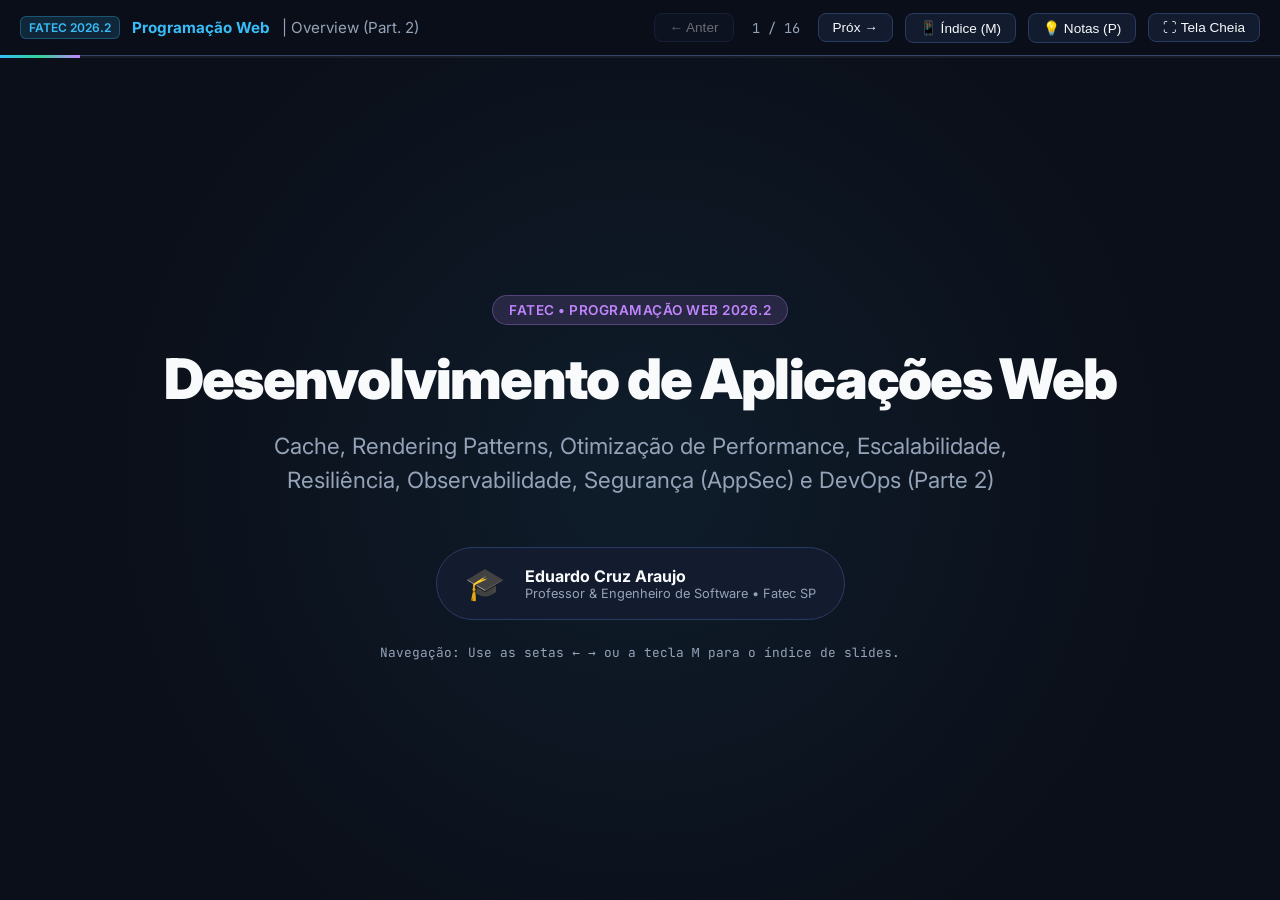
==== 02-pw-desenvolvimento-de-aplicacoes-web-overview-part-2/src/demo/index.html @ 103f816c "feat: adiciona aplicacoes de demonstracao (src/demo) e atualiza README" ====
<!DOCTYPE html>
<html lang="pt-BR">
<head>
  <meta charset="UTF-8">
  <meta name="viewport" content="width=device-width, initial-scale=1.0">
  <title>Programação Web - Overview (Part. 2) | Fatec</title>
  <link rel="preconnect" href="https://fonts.googleapis.com">
  <link rel="preconnect" href="https://fonts.gstatic.com" crossorigin>
  <link href="https://fonts.googleapis.com/css2?family=Fira+Code:wght@400;600&family=Inter:wght@400;500;600;700;800;900&family=JetBrains+Mono:wght@400;600;700&display=swap" rel="stylesheet">
  <link rel="stylesheet" href="styles.css">
</head>
<body>

  <!-- Top Application Navigation Bar -->
  <header class="app-header">
    <div class="brand">
      <span class="brand-badge">FATEC 2026.2</span>
      <span>Programação Web</span>
      <span style="color: var(--text-muted); font-weight: 400;">| Overview (Part. 2)</span>
    </div>
    
    <div class="header-controls">
      <button class="btn-nav" id="btn-prev" title="Slide Anterior (Seta Esquerda)">← Anter</button>
      <span class="slide-counter" id="slide-counter">1 / 16</span>
      <button class="btn-nav" id="btn-next" title="Próximo Slide (Seta Direita / Espaço)">Próx →</button>
      <button class="btn-nav" id="btn-overview" title="Menu de Navegação (Teclas M)">📱 Índice (M)</button>
      <button class="btn-nav" id="btn-notes" title="Notas do Apresentador (Tecla P)">💡 Notas (P)</button>
      <button class="btn-nav" id="btn-fullscreen" title="Modo Tela Cheia (Tecla F)">⛶ Tela Cheia</button>
    </div>
  </header>

  <!-- Top Progress Bar -->
  <div class="progress-bar-container">
    <div class="progress-bar" id="progress-bar"></div>
  </div>

  <!-- Slides Viewport -->
  <main class="slides-viewport">

    <!-- SLIDE 1: CAPA -->
    <section class="slide slide-cover active">
      <span class="cover-badge">FATEC • PROGRAMAÇÃO WEB 2026.2</span>
      <h1 class="cover-title">Desenvolvimento de Aplicações Web</h1>
      <p class="cover-subtitle">Cache, Rendering Patterns, Otimização de Performance, Escalabilidade, Resiliência, Observabilidade, Segurança (AppSec) e DevOps (Parte 2)</p>
      
      <div class="author-box">
        <div style="font-size: 2rem;">🎓</div>
        <div class="author-info">
          <div class="author-name">Eduardo Cruz Araujo</div>
          <div class="author-meta">Professor & Engenheiro de Software • Fatec SP</div>
        </div>
      </div>

      <div style="margin-top: 24px; font-size: 0.8rem; color: var(--text-muted); font-family: var(--font-mono);">
        Navegação: Use as setas <kbd>←</kbd> <kbd>→</kbd> ou a tecla <kbd>M</kbd> para o índice de slides.
      </div>
    </section>

    <!-- SLIDE 2: CACHE PATTERNS -->
    <section class="slide">
      <div class="slide-header">
        <span class="slide-tag">01. Camadas de Alta Velocidade</span>
        <h2 class="slide-title">Estratégias de Cache (Caching Patterns)</h2>
        <p class="slide-subtitle">Como otimizar a velocidade de acesso e reduzir a carga no banco de dados principal.</p>
      </div>

      <div class="cache-pattern-grid">
        <div class="card">
          <div class="card-title">⚡ Padrões de Acesso</div>
          <div class="card-body">
            <ul class="bullet-list">
              <li><strong>Cache-Aside (Lazy Loading):</strong> A aplicação verifica o cache. Se der <em>Cache Miss</em>, busca no DB e popula o cache. <span style="color: var(--accent-emerald); font-size: 0.8rem;">(Ideal para leitura pesada)</span>.</li>
              <li><strong>Write-Through:</strong> A escrita salva simultaneamente no Cache e no DB. <span style="color: var(--accent-cyan); font-size: 0.8rem;">(Garante consistência)</span>.</li>
              <li><strong>Write-Back (Write-Behind):</strong> Escreve no cache e retorna rápido. O banco é atualizado assincronamente em background. <span style="color: var(--accent-amber); font-size: 0.8rem;">(Altíssima performance de escrita)</span>.</li>
            </ul>
          </div>
        </div>

        <div class="cache-flow-display">
          <div class="widget-toolbar" style="padding: 6px 10px;">
            <span class="toolbar-title" style="font-size: 0.8rem;">🧪 SIMULADOR DE CACHE</span>
            <div style="display: flex; gap: 6px;">
              <button class="btn-nav" id="btn-cache-read" style="font-size: 0.75rem;">📖 Ler Dado (GET)</button>
              <button class="btn-nav" id="btn-cache-clear" style="font-size: 0.75rem;">🗑️ Limpar Cache</button>
            </div>
          </div>

          <div style="display: flex; align-items: center; justify-content: space-around; background: #080c14; padding: 12px; border-radius: 8px; font-family: var(--font-mono); font-size: 0.8rem;">
            <div style="text-align: center;">
              <div style="color: var(--accent-cyan); font-weight: 700;">Navegador</div>
              <div style="font-size: 0.7rem; color: #888;">Cliente</div>
            </div>
            <div>➔</div>
            <div style="text-align: center; border: 1px solid var(--border-color); padding: 8px 12px; border-radius: 6px; background: #1e293b;" id="cache-node-box">
              <div style="color: var(--accent-purple); font-weight: 700;">Redis Cache</div>
              <div style="font-size: 0.7rem; color: #aaa;" id="cache-status-label">STATUS: VAZIO (MISS)</div>
            </div>
            <div>➔</div>
            <div style="text-align: center; border: 1px solid var(--border-color); padding: 8px 12px; border-radius: 6px; background: #1e293b;">
              <div style="color: var(--accent-emerald); font-weight: 700;">PostgreSQL</div>
              <div style="font-size: 0.7rem; color: #aaa;">Database</div>
            </div>
          </div>

          <div style="font-size: 0.8rem; color: var(--text-muted); line-height: 1.5;" id="cache-explain-text">
            Clique em <strong>"Ler Dado"</strong> para observar o comportamento do primeiro acesso (Cache Miss) seguido dos acessos subsequentes (Cache Hit).
          </div>
        </div>
      </div>
    </section>

    <!-- SLIDE 3: RENDERING PATTERNS -->
    <section class="slide">
      <div class="slide-header">
        <span class="slide-tag">02. Arquitetura de Renderização</span>
        <h2 class="slide-title">Geração de Conteúdo (Rendering Patterns)</h2>
        <p class="slide-subtitle">SSR vs CSR vs SSG vs ISR: O tradeoff entre performance inicial, SEO e carga no servidor.</p>
      </div>

      <div class="interactive-widget">
        <div class="widget-toolbar">
          <div class="toolbar-title">
            <span>⏱️ COMPARADOR WATERFALL DE RENDERIZAÇÃO</span>
          </div>
          <div class="toolbar-controls" id="rendering-tabs-bar">
            <button class="btn-nav active" data-render="ssr">SSR (Server-Side)</button>
            <button class="btn-nav" data-render="csr">CSR (Client-Side SPA)</button>
            <button class="btn-nav" data-render="ssg">SSG (Static Generation)</button>
            <button class="btn-nav" data-render="isr">ISR (Incremental Static)</button>
          </div>
        </div>

        <div class="rendering-waterfall">
          <h4 style="color: var(--accent-cyan); font-size: 0.95rem; margin-bottom: 6px;" id="render-pattern-title">Server-Side Rendering (SSR)</h4>
          <p style="font-size: 0.85rem; color: var(--text-muted); line-height: 1.5; margin-bottom: 12px;" id="render-pattern-desc">
            O servidor processa a requisição, busca dados no banco e envia o HTML 100% pronto. <strong>Prós:</strong> Excelente SEO e visualização rápida (FCP). <strong>Contras:</strong> Maior tempo até o primeiro byte (TTFB).
          </p>

          <div class="waterfall-bar-container">
            <div class="waterfall-row">
              <span class="waterfall-label">TTFB</span>
              <div class="waterfall-track">
                <div class="waterfall-segment" style="width: 45%; background: var(--accent-amber);" id="wf-ttfb">450ms (Server Build)</div>
              </div>
            </div>
            <div class="waterfall-row">
              <span class="waterfall-label">FCP (Paint)</span>
              <div class="waterfall-track">
                <div class="waterfall-segment" style="width: 55%; background: var(--accent-emerald);" id="wf-fcp">550ms (HTML Pronto)</div>
              </div>
            </div>
            <div class="waterfall-row">
              <span class="waterfall-label">Hydration</span>
              <div class="waterfall-track">
                <div class="waterfall-segment" style="width: 75%; background: var(--accent-purple);" id="wf-hydr">750ms (JS Interativo)</div>
              </div>
            </div>
          </div>
        </div>
      </div>
    </section>

    <!-- SLIDE 4: OTIMIZAÇÃO BACKEND & REDE -->
    <section class="slide">
      <div class="slide-header">
        <span class="slide-tag">03. Otimização de Performance</span>
        <h2 class="slide-title">Otimização de Backend, Protocolos & Rede</h2>
        <p class="slide-subtitle">Como HTTP/2, HTTP/3 (QUIC), CDNs e compressão Brotli aceleram a entrega de dados.</p>
      </div>

      <div class="grid-3">
        <div class="card">
          <div class="card-title">⚡ HTTP/2 & HTTP/3 (QUIC)</div>
          <div class="card-body">
            <ul class="bullet-list">
              <li><strong>HTTP/2:</strong> Multiplexação de requisições na mesma conexão TCP.</li>
              <li><strong>HTTP/3 (QUIC):</strong> Opera sobre UDP, eliminando o bloqueio de cabeça de fila (<em>Head-of-Line Blocking</em>).</li>
            </ul>
          </div>
        </div>

        <div class="card" style="border-color: rgba(56, 189, 248, 0.4);">
          <div class="card-title" style="color: var(--accent-cyan);">🌍 CDN (Edge Caching)</div>
          <div class="card-body">
            <p>Servidores distribuídos geograficamente (Edges) que entregam ativos estáticos (HTML, imagens, JS) com latência de milissegundos.</p>
          </div>
        </div>

        <div class="card" style="border-color: rgba(52, 211, 153, 0.4);">
          <div class="card-title" style="color: var(--accent-emerald);">📦 Compressão Brotli</div>
          <div class="card-body">
            <p>Algoritmo de compressão superior ao Gzip, reduzindo em até 20% adicional o tamanho dos payloads de texto (HTML, CSS, JS).</p>
          </div>
        </div>
      </div>
    </section>

    <!-- SLIDE 5: OTIMIZAÇÃO FRONTEND -->
    <section class="slide">
      <div class="slide-header">
        <span class="slide-tag">04. Frontend Performance</span>
        <h2 class="slide-title">Otimização Frontend & Critical Rendering Path</h2>
        <p class="slide-subtitle">Técnicas de minificação de ativos e otimização da navegação no cliente.</p>
      </div>

      <div class="grid-2">
        <div class="card">
          <div class="card-title">✂️ Code Splitting & Tree Shaking</div>
          <div class="card-body">
            <ul class="bullet-list">
              <li><strong>Code Splitting:</strong> Divisão do bundle JavaScript em chunks menores, carregando apenas o código da rota atual.</li>
              <li><strong>Tree Shaking:</strong> Remoção de funções e bibliotecas não utilizadas (código morto) durante a etapa de build.</li>
            </ul>
          </div>
        </div>

        <div class="card" style="border-color: rgba(192, 132, 252, 0.4);">
          <div class="card-title" style="color: var(--accent-purple);">🖼️ Resource Hints & Imagens Modernas</div>
          <div class="card-body">
            <ul class="bullet-list">
              <li><strong>Formatos Modernos:</strong> WebP e AVIF com <code>srcset</code> e <code>loading="lazy"</code>.</li>
              <li><strong>Resource Hints:</strong> <code>rel="preload"</code>, <code>rel="prefetch"</code> e <code>rel="preconnect"</code> para antecipar conexões DNS/TLS.</li>
            </ul>
          </div>
        </div>
      </div>
    </section>

    <!-- SLIDE 6: DEDICADO 1 - ESCALABILIDADE DE INFRAESTRUTURA (SCALE UP VS SCALE OUT) -->
    <section class="slide">
      <div class="slide-header">
        <span class="slide-tag">05. Alta Disponibilidade (Part. 1)</span>
        <h2 class="slide-title">Escalabilidade da Infraestrutura: Scale Up vs. Scale Out</h2>
        <p class="slide-subtitle">O confronto arquitetural entre aumentar o hardware de um servidor ou distribuir a carga em cluster.</p>
      </div>

      <div class="grid-2">
        <!-- Scale Up Card -->
        <div class="card" style="border-color: rgba(251, 191, 36, 0.4);">
          <div class="card-title" style="color: var(--accent-amber);">⬆️ Scale Up (Escalabilidade Vertical)</div>
          <div class="card-body">
            <p><strong>Conceito:</strong> Adicionar mais recursos físicos (CPU, RAM, SSDs) a um único servidor existente.</p>
            <ul class="bullet-list" style="margin-top: 10px;">
              <li><strong>Vantagens:</strong> Nenhuma mudança de código ou arquitetura necessária. Latência zero de rede interna.</li>
              <li><strong>Desvantagens:</strong> Teto físico de hardware rápido; Custo exponencialmente alto; Ponto Único de Falha (SPOF); Requer tempo de inatividade (Downtime) para upgrades.</li>
            </ul>
          </div>
        </div>

        <!-- Scale Out Card -->
        <div class="card" style="border-color: rgba(52, 211, 153, 0.4);">
          <div class="card-title" style="color: var(--accent-emerald);">➡️ Scale Out (Escalabilidade Horizontal)</div>
          <div class="card-body">
            <p><strong>Conceito:</strong> Adicionar mais servidores idênticos (réplicas em cluster) para trabalhar em paralelo.</p>
            <ul class="bullet-list" style="margin-top: 10px;">
              <li><strong>Vantagens:</strong> Escalabilidade teoricamente infinita; Alta resiliência (se 1 máquina cai, as outras assumem); Custo linear por réplica.</li>
              <li><strong>Exigências:</strong> Requer obrigatoriamente <strong>Arquitetura Stateless</strong> e um <strong>Load Balancer</strong> na frente.</li>
            </ul>
          </div>
        </div>
      </div>
    </section>

    <!-- SLIDE 7: DEDICADO 2 - LOAD BALANCING (L4 VS L7) & AUTO SCALING -->
    <section class="slide">
      <div class="slide-header">
        <span class="slide-tag">05. Alta Disponibilidade (Part. 2)</span>
        <h2 class="slide-title">Load Balancing (L4 vs. L7) & Auto Scaling</h2>
        <p class="slide-subtitle">Como os balanceadores de carga distribuem tráfego e como a nuvem escala réplicas dinamicamente.</p>
      </div>

      <div class="grid-3">
        <!-- Load Balancer L4 Card -->
        <div class="card">
          <div class="card-title">⚡ Load Balancer Layer 4 (Transporte)</div>
          <div class="card-body">
            <p><strong>Como funciona:</strong> Roteia pacotes baseado estritamente em IP e Porta TCP/UDP.</p>
            <p style="margin-top: 6px; font-size: 0.8rem; color: var(--text-muted);">Não abre o pacote HTTP. Oferece velocidade extrema de milhões de requisições por segundo. <em>(Ex: AWS NLB, HAProxy TCP Mode)</em>.</p>
          </div>
        </div>

        <!-- Load Balancer L7 Card -->
        <div class="card" style="border-color: rgba(56, 189, 248, 0.4);">
          <div class="card-title" style="color: var(--accent-cyan);">🧠 Load Balancer Layer 7 (Aplicação)</div>
          <div class="card-body">
            <p><strong>Como funciona:</strong> Roteia com base no conteúdo HTTP/HTTPS (URL Path, Headers, Cookies).</p>
            <p style="margin-top: 6px; font-size: 0.8rem; color: var(--text-muted);">Permite SSL Termination, roteamento de microsserviços (<code>/api/v1/checkout</code>) e Sticky Sessions. <em>(Ex: NGINX, AWS ALB)</em>.</p>
          </div>
        </div>

        <!-- Auto Scaling Card -->
        <div class="card" style="border-color: rgba(192, 132, 252, 0.4);">
          <div class="card-title" style="color: var(--accent-purple);">📈 Auto Scaling (Reativo vs Preditivo)</div>
          <div class="card-body">
            <p><strong>Reativo:</strong> Adiciona servidores quando CPU > 70% por 3 min.</p>
            <p style="margin-top: 6px;"><strong>Preditivo:</strong> Usa aprendizado de máquina e dados históricos para escalar servidores *antes* que o pico aconteça (ex: às 17h para o rush).</p>
          </div>
        </div>
      </div>
    </section>

    <!-- SLIDE 8: RESILIÊNCIA DEDICADA 1 - CIRCUIT BREAKER & EXPONENTIAL BACKOFF -->
    <section class="slide">
      <div class="slide-header">
        <span class="slide-tag">06. Engenharia de Resiliência (Part. 1)</span>
        <h2 class="slide-title">Circuit Breakers & Exponential Backoff</h2>
        <p class="slide-subtitle">Protegendo o sistema contra cascatas de falhas de rede e sobrecargas de re-tentativas.</p>
      </div>

      <div class="grid-2">
        <!-- Interactive Circuit Breaker Widget -->
        <div class="interactive-widget" style="margin-top: 0;">
          <div class="widget-toolbar">
            <div class="toolbar-title" style="font-size: 0.85rem;">
              <span>🔌 MÁQUINA DE ESTADOS DO CIRCUIT BREAKER</span>
            </div>
            <div class="toolbar-controls">
              <button class="btn-nav" id="btn-cb-trigger" style="font-size: 0.75rem; border-color: var(--accent-rose); color: var(--accent-rose);">💥 Simular Erros</button>
              <button class="btn-nav" id="btn-cb-reset" style="font-size: 0.75rem;">↺ Reset</button>
            </div>
          </div>

          <div class="cb-state-machine">
            <div class="cb-state-node active-closed" id="cb-node-closed">
              <strong style="color: var(--accent-emerald); font-size: 0.85rem;">CLOSED</strong>
              <span style="font-size: 0.65rem; color: #aaa;">Fluxo Normal</span>
            </div>
            <div style="font-size: 1rem; color: #888;">➔</div>
            <div class="cb-state-node" id="cb-node-open">
              <strong style="color: var(--accent-rose); font-size: 0.85rem;">OPEN</strong>
              <span style="font-size: 0.65rem; color: #aaa;">Bloqueio Fast</span>
            </div>
            <div style="font-size: 1rem; color: #888;">➔</div>
            <div class="cb-state-node" id="cb-node-half">
              <strong style="color: var(--accent-amber); font-size: 0.85rem;">HALF-OPEN</strong>
              <span style="font-size: 0.65rem; color: #aaa;">Teste Sonda</span>
            </div>
          </div>

          <div style="background: rgba(0,0,0,0.3); padding: 10px; border-radius: 6px; font-size: 0.8rem; color: var(--text-muted);" id="cb-status-text">
            O disjuntor está <strong>FECHADO (Normal)</strong>. Requisições passam diretamente.
          </div>
        </div>

        <!-- Exponential Backoff Deep Dive Card -->
        <div class="card">
          <div class="card-title" style="color: var(--accent-amber);">⏳ Retry com Exponential Backoff (+ Jitter)</div>
          <div class="card-body">
            <p><strong>O Problema:</strong> Quando um serviço falha temporariamente, re-tentar em intervalos fixos (ex: a cada 1s) cria o efeito <em>Thundering Herd</em> (manada atordoada), derrubando o servidor novamente.</p>
            <p style="margin-top: 10px;"><strong>A Solução:</strong> Dobrar o tempo de espera a cada tentativa mais um ruído aleatório (Jitter):</p>
            <div class="code-snippet" style="font-size: 0.8rem; margin-top: 8px;">Tentativa 1: Espera 1,0s
Tentativa 2: Espera 2,0s + Jitter (142ms)
Tentativa 3: Espera 4,0s + Jitter (85ms)
Tentativa 4: Espera 8,0s + Jitter (310ms)</div>
          </div>
        </div>
      </div>
    </section>

    <!-- SLIDE 9: RESILIÊNCIA DEDICADA 2 - BULKHEADS & DEGRADAÇÃO GRACIOSA -->
    <section class="slide">
      <div class="slide-header">
        <span class="slide-tag">06. Engenharia de Resiliência (Part. 2)</span>
        <h2 class="slide-title">Bulkheads & Degradação Graciosa (Fallback)</h2>
        <p class="slide-subtitle">Isolando falhas de componentes para garantir que serviços críticos continuem operantes.</p>
      </div>

      <div class="grid-2">
        <div class="card" style="border-color: rgba(56, 189, 248, 0.4);">
          <div class="card-title" style="color: var(--accent-cyan);">🚢 Bulkhead (Isolamento de Recursos)</div>
          <div class="card-body">
            <p style="margin-bottom: 10px;"><strong>Origem do Nome:</strong> Inspirado nas anteparas estanques de um navio: se um compartimento alaga, os outros mantêm a embarcação flutuando.</p>
            <div style="background: rgba(0,0,0,0.3); border-left: 3px solid var(--accent-cyan); padding: 12px; border-radius: 6px; margin-top: 10px;">
              <strong>Aplicação na Web:</strong> Separa pools de threads e conexões. Se a funcionalidade de <em>Upload de Imagens</em> sobrecarregar, a funcionalidade vital de <em>Login e Checkout</em> continua 100% ativa com seu próprio pool isolado.
            </div>
          </div>
        </div>

        <div class="card" style="border-color: rgba(52, 211, 153, 0.4);">
          <div class="card-title" style="color: var(--accent-emerald);">🛡️ Degradação Graciosa (Graceful Degradation)</div>
          <div class="card-body">
            <p style="margin-bottom: 10px;"><strong>Conceito:</strong> Capacidade de responder em modo reduzido/simplificado (Fallback) em vez de lançar um erro <code>HTTP 500</code> ao cliente.</p>
            <div style="background: rgba(0,0,0,0.3); border-left: 3px solid var(--accent-emerald); padding: 12px; border-radius: 6px; margin-top: 10px;">
              <strong>Exemplo de E-commerce:</strong> Se o microserviço de <em>"Recomendações via IA"</em> cair, o sistema exibe silenciosamente uma lista estática de <em>"Mais Populares"</em> salvos em cache, mantendo a venda.
            </div>
          </div>
        </div>
      </div>
    </section>

    <!-- SLIDE 10: OS 3 PILARES DA OBSERVABILIDADE -->
    <section class="slide">
      <div class="slide-header">
        <span class="slide-tag">07. Telemetria & Operações</span>
        <h2 class="slide-title">Os 3 Pilares da Observabilidade</h2>
        <p class="slide-subtitle">Logs, Métricas e Tracing Distribuído: Saindo do "está funcionando?" para o "por que está lento?".</p>
      </div>

      <div class="grid-2">
        <div class="card">
          <div class="card-title">🔍 Os 3 Pilares</div>
          <div class="card-body">
            <ul class="bullet-list" style="gap: 16px;">
              <li><strong>1. Logs (Eventos Estruturados):</strong> Registro textual de eventos específicos <em>("Erro de NullPointer na linha 42")</em>. Ferramentas: ELK Stack (Elasticsearch, Logstash, Kibana), Splunk.</li>
              <li><strong>2. Métricas (Séries Temporais):</strong> Valores numéricos agregados no tempo para análise de tendências <em>("Uso de CPU está em 90%")</em>. Ferramentas: Prometheus, Grafana, Datadog.</li>
              <li><strong>3. Tracing Distribuído (Fluxo da Requisição):</strong> Mapeia o caminho exato e o tempo gasto por uma única requisição através de dezenas de microsserviços. Ferramentas: Jaeger, Zipkin, OpenTelemetry.</li>
            </ul>
          </div>
        </div>

        <!-- Tracing Flamegraph Demo Card -->
        <div class="card" style="border-color: rgba(192, 132, 252, 0.4);">
          <div class="card-title" style="color: var(--accent-purple);">🔥 Distributed Tracing (Jaeger / OpenTelemetry)</div>
          <div class="card-body">
            <p style="font-size: 0.85rem; margin-bottom: 10px;">Visualização em formato <em>Flamegraph</em> do tempo de resposta de uma requisição navegando pela arquitetura:</p>
            <div class="trace-flamegraph">
              <div class="trace-span" style="width: 100%; background: var(--accent-cyan);">API Gateway (Total: 250ms)</div>
              <div class="trace-span" style="width: 80%; margin-left: 20%; background: var(--accent-emerald);">Auth Service (45ms)</div>
              <div class="trace-span" style="width: 60%; margin-left: 40%; background: var(--accent-rose);">Order Service -> DB Query (180ms - GARGALO)</div>
            </div>
          </div>
        </div>
      </div>
    </section>

    <!-- SLIDE 11: OS 4 GOLDEN SIGNALS & SLA/SLO/SLI (DEDICADO) -->
    <section class="slide">
      <div class="slide-header">
        <span class="slide-tag">08. Engenharia de Confiabilidade (SRE)</span>
        <h2 class="slide-title">Google SRE: Os 4 Golden Signals & SLA/SLO/SLI</h2>
        <p class="slide-subtitle">O conjunto essencial de métricas da equipe de SRE do Google e o gerenciamento do Error Budget.</p>
      </div>

      <!-- Golden Signals Interactive Dashboard Grid -->
      <div class="golden-signals-grid">
        <div class="signal-card" style="border-color: rgba(56, 189, 248, 0.4);">
          <div class="signal-header">
            <span class="signal-title">⏱️ Latência (P50/P99)</span>
            <span style="background: rgba(56, 189, 248, 0.15); color: var(--accent-cyan); font-size: 0.65rem; padding: 2px 6px; border-radius: 4px; font-weight: 700;">GOOD</span>
          </div>
          <div class="signal-metric">42ms <span style="font-size: 0.75rem; color: #888;">(P99: 180ms)</span></div>
          <p class="signal-subtext">Separa a latência de respostas 200 OK da latência de erros 500 rápidos.</p>
        </div>

        <div class="signal-card" style="border-color: rgba(52, 211, 153, 0.4);">
          <div class="signal-header">
            <span class="signal-title" style="color: var(--accent-emerald);">🚦 Tráfego (RPS)</span>
            <span style="background: rgba(52, 211, 153, 0.15); color: var(--accent-emerald); font-size: 0.65rem; padding: 2px 6px; border-radius: 4px; font-weight: 700;">1.42k RPS</span>
          </div>
          <div class="signal-metric" style="color: var(--accent-emerald);">1.420 req/s</div>
          <p class="signal-subtext">Mede a demanda de trabalho colocada sobre o sistema (RPS / Bitrate / IOPS).</p>
        </div>

        <div class="signal-card" style="border-color: rgba(244, 63, 94, 0.4);">
          <div class="signal-header">
            <span class="signal-title" style="color: var(--accent-rose);">❌ Erros (Rate)</span>
            <span style="background: rgba(244, 63, 94, 0.15); color: var(--accent-rose); font-size: 0.65rem; padding: 2px 6px; border-radius: 4px; font-weight: 700;">0.04%</span>
          </div>
          <div class="signal-metric" style="color: var(--accent-rose);">0,04%</div>
          <p class="signal-subtext">Taxa de requisições que falharam (erros explícitos HTTP 5xx e semânticos).</p>
        </div>

        <div class="signal-card" style="border-color: rgba(251, 191, 36, 0.4);">
          <div class="signal-header">
            <span class="signal-title" style="color: var(--accent-amber);">🛢️ Saturação</span>
            <span style="background: rgba(251, 191, 36, 0.15); color: var(--accent-amber); font-size: 0.65rem; padding: 2px 6px; border-radius: 4px; font-weight: 700;">CPU 68%</span>
          </div>
          <div class="signal-metric" style="color: var(--accent-amber);">68% CPU</div>
          <p class="signal-subtext">Alerta preditivo de esgotamento de recursos (CPU, RAM, DB Connection Pool).</p>
        </div>
      </div>

      <!-- SLA / SLO / SLI & Error Budget Framework Flow -->
      <div class="sre-framework-flow">
        <div class="sre-flow-card" style="border-color: var(--accent-cyan);">
          <div class="sre-flow-title" style="color: var(--accent-cyan);">📊 SLI (Indicator)</div>
          <div class="sre-flow-desc">
            <strong>Medição Real:</strong> "99.85% das requisições responderam em < 200ms neste mês."
          </div>
        </div>

        <div class="sre-flow-card" style="border-color: var(--accent-emerald);">
          <div class="sre-flow-title" style="color: var(--accent-emerald);">🎯 SLO (Objective)</div>
          <div class="sre-flow-desc">
            <strong>Meta do Time:</strong> "A equipe de engenharia se compromete a manter > 99.5%."
          </div>
        </div>

        <div class="sre-flow-card" style="border-color: var(--accent-purple);">
          <div class="sre-flow-title" style="color: var(--accent-purple);">📜 SLA (Agreement)</div>
          <div class="sre-flow-desc">
            <strong>Contrato Comercial:</strong> "Garante 99.0% ao cliente com cláusula de reembolso."
          </div>
        </div>

        <div class="sre-flow-card" style="border-color: var(--accent-amber);">
          <div class="sre-flow-title" style="color: var(--accent-amber);">💰 Error Budget</div>
          <div class="sre-flow-desc">
            <strong>Saldo de Risco:</strong> "0.5% de margem tolerada para inovações e novos deploys."
          </div>
        </div>
      </div>
    </section>

    <!-- SLIDE 12: NOVO DEDICADO 1 - SEGURANÇA: DEFESA EM CAMADAS & OAUTH2/OIDC -->
    <section class="slide">
      <div class="slide-header">
        <span class="slide-tag">09. Application Security (Part. 1)</span>
        <h2 class="slide-title">Defesa em Camadas & Autenticação OAuth2 / OIDC</h2>
        <p class="slide-subtitle">Arquitetura Defense in Depth e os padrões de identidade e autorização federada.</p>
      </div>

      <div class="grid-2">
        <div class="card" style="border-color: rgba(56, 189, 248, 0.4);">
          <div class="card-title" style="color: var(--accent-cyan);">🛡️ Defesa em Camadas (Defense in Depth)</div>
          <div class="card-body">
            <p style="margin-bottom: 10px;"><strong>Princípio:</strong> Nenhuma camada única de segurança é infalível. Aplica-se múltiplos anéis de segurança concêntricos:</p>
            <ol style="line-height: 1.6; padding-left: 18px; color: var(--text-main); font-size: 0.85rem;">
              <li><strong>Rede & Perímetro:</strong> Firewalls (VPC, Subnets privadas).</li>
              <li><strong>Aplicação & WAF:</strong> Inspeção e filtragem de pacotes HTTP.</li>
              <li><strong>Identidade & Acesso:</strong> OAuth2 / OIDC / JWT assinado.</li>
              <li><strong>Dados:</strong> Criptografia em trânsito (TLS 1.3) e em repouso (AES-256).</li>
            </ol>
          </div>
        </div>

        <div class="card" style="border-color: rgba(192, 132, 252, 0.4);">
          <div class="card-title" style="color: var(--accent-purple);">🔑 AuthN vs. AuthZ (OAuth2 / OIDC)</div>
          <div class="card-body">
            <ul class="bullet-list" style="gap: 12px;">
              <li><strong>AuthN (Autenticação - "Quem é você?"):</strong> Verificação da identidade do usuário (OpenID Connect - ID Token).</li>
              <li><strong>AuthZ (Autorização - "O que você pode fazer?"):</strong> Delegação de permissões de acesso a recursos (OAuth 2.0 - Access Token / Scopes).</li>
            </ul>
            <div class="code-snippet" style="font-size: 0.75rem; margin-top: 10px;">Fluxo OIDC: Login -> Provider (Google/Auth0) -> ID Token + Access Token -> Validação JWT no Backend</div>
          </div>
        </div>
      </div>
    </section>

    <!-- SLIDE 13: NOVO DEDICADO 2 - SEGURANÇA: RATE LIMITING, WAF & OWASP -->
    <section class="slide">
      <div class="slide-header">
        <span class="slide-tag">09. Application Security (Part. 2)</span>
        <h2 class="slide-title">Rate Limiting, WAF & Proteção OWASP (SQLi / XSS)</h2>
        <p class="slide-subtitle">Simulador Token Bucket, inspeção de pacotes via WAF e mitigação de vulnerabilidades.</p>
      </div>

      <!-- Token Bucket Simulator Widget -->
      <div class="interactive-widget" style="margin-top: 0; padding: 16px;">
        <div class="widget-toolbar" style="padding: 6px 12px;">
          <div class="toolbar-title" style="font-size: 0.85rem;">
            <span>🛡️ SIMULADOR DE RATE LIMITING (TOKEN BUCKET ALGORITHM)</span>
          </div>
          <div class="toolbar-controls">
            <button class="btn-nav" id="btn-send-request" style="font-size: 0.75rem; border-color: var(--accent-cyan); color: var(--accent-cyan);">🚀 Enviar Requisição HTTP</button>
          </div>
        </div>

        <div class="token-bucket-visualizer">
          <div class="bucket-container" id="token-bucket-display">
            <div class="token-pill"></div>
            <div class="token-pill"></div>
            <div class="token-pill"></div>
            <div class="token-pill"></div>
          </div>

          <div style="flex: 1;">
            <h4 style="color: var(--accent-cyan); font-size: 0.95rem; margin-bottom: 4px;">Algoritmo Token Bucket</h4>
            <p style="font-size: 0.8rem; color: var(--text-muted); line-height: 1.4;" id="bucket-explain-text">
              Cada requisição consome 1 Token. Se o balde esvaziar (ataques de força bruta ou DDoS), a API bloqueia com <strong>HTTP 429 Too Many Requests</strong>.
            </p>
          </div>
        </div>
      </div>

      <!-- WAF & SQLi/XSS Protection Cards -->
      <div class="grid-2" style="margin-top: 14px;">
        <div class="card" style="padding: 14px;">
          <div class="card-title" style="font-size: 0.95rem;">🧱 WAF (Web Application Firewall)</div>
          <div class="card-body" style="font-size: 0.8rem;">
            Inspeção de pacotes na camada 7 antes de chegarem à aplicação. Bloqueia padrões conhecidos do **OWASP Top 10** (DDoS, Botnets, Path Traversal).
          </div>
        </div>

        <div class="card" style="padding: 14px; border-color: rgba(244, 63, 94, 0.4);">
          <div class="card-title" style="font-size: 0.95rem; color: var(--accent-rose);">💉 Proteção SQL Injection & XSS</div>
          <div class="card-body" style="font-size: 0.8rem;">
            <strong>SQLi:</strong> Uso obrigatório de <em>Prepared Statements / Parameterized Queries</em>.<br>
            <strong>XSS:</strong> Sanitização estrita de inputs, cabeçalho <em>Content Security Policy (CSP)</em> e Cookies <em>HttpOnly + SameSite</em>.
          </div>
        </div>
      </div>
    </section>

    <!-- SLIDE 14: DEVOPS & CI/CD -->
    <section class="slide">
      <div class="slide-header">
        <span class="slide-tag">10. Entrega Contínua</span>
        <h2 class="slide-title">DevOps, CI/CD & Estratégias de Deploy</h2>
        <p class="slide-subtitle">Pipelines de integração contínua e estratégias de deploy sem tempo de inatividade (Zero Downtime).</p>
      </div>

      <div class="grid-2">
        <div class="card">
          <div class="card-title">🔄 Pipeline de CI/CD</div>
          <div class="card-body">
            <p><strong>Commit ➔ Lint ➔ Testes Unitários ➔ Build Docker ➔ Testes de Integração ➔ Deploy.</strong><br><br>Garante automação total e validação do código antes da entrega em produção.</p>
          </div>
        </div>

        <div class="card" style="border-color: rgba(52, 211, 153, 0.4);">
          <div class="card-title" style="color: var(--accent-emerald);">🚀 Estratégias de Deploy</div>
          <div class="card-body">
            <ul class="bullet-list">
              <li><strong>Blue/Green:</strong> Ambiente "Blue" (versão antiga) e "Green" (versão nova). A chave do roteador vira instantaneamente.</li>
              <li><strong>Canary Release:</strong> Libera a nova versão gradualmente (1% ➔ 10% ➔ 100% dos usuários), realizando rollback automático em caso de erros.</li>
            </ul>
          </div>
        </div>
      </div>
    </section>

    <!-- SLIDE 15: CHECKLIST DE BOA PRÁTICAS -->
    <section class="slide">
      <div class="slide-header">
        <span class="slide-tag">11. Visão Holística de Engenharia</span>
        <h2 class="slide-title">Checklist das Boas Práticas de Engenharia Web</h2>
        <p class="slide-subtitle">Unindo os pilares abordados na Parte 1 e Parte 2 da disciplina de Programação Web.</p>
      </div>

      <div class="grid-4">
        <div class="card">
          <div class="card-title" style="font-size: 0.95rem;">1. Arquitetura</div>
          <div class="card-body" style="font-size: 0.8rem;">
            Stateless, microsserviços bem delimitados, APIs REST/gRPC e resiliência via Circuit Breakers.
          </div>
        </div>

        <div class="card">
          <div class="card-title" style="font-size: 0.95rem; color: var(--accent-emerald);">2. Performance</div>
          <div class="card-body" style="font-size: 0.8rem;">
            Cache em memória (Redis), HTTP/3, CDN Edge, SSR/ISR para SEO e Brotli compression.
          </div>
        </div>

        <div class="card">
          <div class="card-title" style="font-size: 0.95rem; color: var(--accent-purple);">3. Observabilidade</div>
          <div class="card-body" style="font-size: 0.8rem;">
            Logs estruturados, métricas no Prometheus, distributed tracing e alertas nos Golden Signals.
          </div>
        </div>

        <div class="card">
          <div class="card-title" style="font-size: 0.95rem; color: var(--accent-amber);">4. AppSec & CI/CD</div>
          <div class="card-body" style="font-size: 0.8rem;">
            OAuth2/OIDC, Rate Limiting, WAF e pipeline automatizada com deploy Blue/Green.
          </div>
        </div>
      </div>
    </section>

    <!-- SLIDE 16: AGRADECIMENTO & ENCERRAMENTO DEDICADO -->
    <section class="slide slide-cover">
      <span class="cover-badge" style="background: rgba(56, 189, 248, 0.15); color: var(--accent-cyan); border-color: rgba(56, 189, 248, 0.3);">FATEC 2026.2 • PROGRAMAÇÃO WEB</span>
      <h2 style="font-size: 3.2rem; font-weight: 800; margin-bottom: 12px; color: var(--text-main);">Obrigado! 🤘</h2>
      <p style="font-size: 1.3rem; color: var(--text-muted); max-width: 600px; margin: 0 auto 32px auto; line-height: 1.5;">
        Dúvidas, perguntas ou considerações finais sobre a disciplina?
      </p>

      <div class="card" style="max-width: 480px; text-align: left; margin: 0 auto; width: 100%; border-color: rgba(56, 189, 248, 0.3);">
        <div class="card-title" style="font-size: 1.15rem; color: var(--accent-cyan);">👨‍🏫 Eduardo Cruz Araujo</div>
        <div class="card-body">
          <ul class="bullet-list" style="gap: 12px;">
            <li><strong>E-mail:</strong> <a href="mailto:eduardo.araujo@cps.sp.gov.br" style="color: var(--accent-cyan); text-decoration: none;">eduardo.araujo@cps.sp.gov.br</a></li>
            <li><strong>LinkedIn:</strong> <a href="https://www.linkedin.com/in/edcaraujo" target="_blank" style="color: var(--accent-cyan); text-decoration: none;">linkedin.com/in/edcaraujo</a></li>
            <li><strong>GitHub:</strong> <a href="https://github.com/edcaraujo" target="_blank" style="color: var(--accent-cyan); text-decoration: none;">github.com/edcaraujo</a></li>
          </ul>
        </div>
      </div>
    </section>

  </main>

  <!-- Navigation Grid / Overview Modal -->
  <div class="modal-overlay" id="overview-modal">
    <div class="modal-content">
      <div class="modal-header">
        <h3 class="modal-title">📱 ÍNDICE DE SLIDES DA APRESENTAÇÃO</h3>
        <button class="btn-close" id="modal-close">&times;</button>
      </div>
      <div class="slide-grid-nav" id="slide-grid-nav">
        <!-- Populated via app.js -->
      </div>
    </div>
  </div>

  <!-- Toast Notification Container -->
  <div class="toast-msg" id="toast-msg">Mensagem Toast</div>

  <script src="app.js"></script>
</body>
</html>
---- 02-pw-desenvolvimento-de-aplicacoes-web-overview-part-2/src/demo/styles.css ----
/* Styles for Programação Web - Overview Part 2 Interactive Presentation */
:root {
  --bg-main: #0b0f19;
  --bg-card: #131b2e;
  --bg-card-hover: #1c2744;
  --bg-card-active: #243256;
  --border-color: #2a3b63;
  --border-highlight: #3b82f6;
  
  --text-main: #f8fafc;
  --text-muted: #94a3b8;
  --text-dim: #64748b;
  
  --accent-cyan: #38bdf8;
  --accent-emerald: #34d399;
  --accent-purple: #c084fc;
  --accent-amber: #fbbf24;
  --accent-rose: #f43f5e;
  --accent-blue: #60a5fa;

  --font-sans: 'Inter', system-ui, -apple-system, BlinkMacSystemFont, 'Segoe UI', Roboto, sans-serif;
  --font-mono: 'JetBrains Mono', 'Fira Code', Consolas, monospace;

  --slide-width: 100vw;
  --slide-height: 100vh;
}

* {
  box-sizing: border-box;
  margin: 0;
  padding: 0;
}

html, body {
  width: 100%;
  height: 100%;
  overflow: hidden;
  background-color: var(--bg-main);
  color: var(--text-main);
  font-family: var(--font-sans);
  -webkit-font-smoothing: antialiased;
}

/* App Header Controls */
.app-header {
  position: fixed;
  top: 0;
  left: 0;
  right: 0;
  height: 56px;
  background: rgba(11, 15, 25, 0.85);
  backdrop-filter: blur(12px);
  border-bottom: 1px solid var(--border-color);
  display: flex;
  align-items: center;
  justify-content: space-between;
  padding: 0 20px;
  z-index: 100;
}

.brand {
  display: flex;
  align-items: center;
  gap: 12px;
  font-weight: 700;
  font-size: 0.95rem;
  color: var(--accent-cyan);
}

.brand-badge {
  background: rgba(56, 189, 248, 0.15);
  color: var(--accent-cyan);
  padding: 3px 8px;
  border-radius: 6px;
  font-size: 0.75rem;
  font-weight: 600;
  border: 1px solid rgba(56, 189, 248, 0.3);
}

.header-controls {
  display: flex;
  align-items: center;
  gap: 12px;
}

.btn-nav {
  background: var(--bg-card);
  border: 1px solid var(--border-color);
  color: var(--text-main);
  padding: 6px 14px;
  border-radius: 8px;
  font-size: 0.85rem;
  font-weight: 500;
  cursor: pointer;
  display: inline-flex;
  align-items: center;
  gap: 6px;
  transition: all 0.2s ease;
}

.btn-nav:hover {
  background: var(--bg-card-hover);
  border-color: var(--accent-cyan);
  color: #fff;
  transform: translateY(-1px);
}

.btn-nav:active {
  transform: translateY(0);
}

.btn-nav.active {
  background: var(--accent-blue);
  color: #000;
  border-color: var(--accent-cyan);
  font-weight: 700;
}

.slide-counter {
  font-family: var(--font-mono);
  font-size: 0.85rem;
  color: var(--text-muted);
  min-width: 60px;
  text-align: center;
}

/* Progress bar */
.progress-bar-container {
  position: fixed;
  top: 55px;
  left: 0;
  right: 0;
  height: 3px;
  background: rgba(255, 255, 255, 0.05);
  z-index: 101;
}

.progress-bar {
  height: 100%;
  width: 0%;
  background: linear-gradient(90deg, var(--accent-cyan), var(--accent-emerald), var(--accent-purple));
  transition: width 0.3s cubic-bezier(0.4, 0, 0.2, 1);
}

/* Presentation Container & Slides */
.slides-viewport {
  width: 100vw;
  height: calc(100vh - 56px);
  margin-top: 56px;
  position: relative;
  overflow: hidden;
}

.slide {
  position: absolute;
  top: 0;
  left: 0;
  width: 100%;
  height: 100%;
  opacity: 0;
  visibility: hidden;
  transform: scale(0.98) translateY(10px);
  transition: opacity 0.4s ease, transform 0.4s ease, visibility 0.4s;
  padding: 40px 60px;
  display: flex;
  flex-direction: column;
  overflow-y: auto;
}

.slide.active {
  opacity: 1;
  visibility: visible;
  transform: scale(1) translateY(0);
}

/* Slide Typography & Titles */
.slide-header {
  margin-bottom: 24px;
}

.slide-tag {
  display: inline-block;
  font-family: var(--font-mono);
  font-size: 0.8rem;
  text-transform: uppercase;
  letter-spacing: 1px;
  color: var(--accent-emerald);
  margin-bottom: 6px;
  font-weight: 600;
}

.slide-title {
  font-size: 2.2rem;
  font-weight: 800;
  color: var(--text-main);
  letter-spacing: -0.02em;
  line-height: 1.2;
}

.slide-subtitle {
  font-size: 1.1rem;
  color: var(--text-muted);
  margin-top: 6px;
  font-weight: 400;
}

/* Content Grids & Layouts */
.grid-2 {
  display: grid;
  grid-template-columns: 1fr 1fr;
  gap: 24px;
  flex: 1;
}

.grid-3 {
  display: grid;
  grid-template-columns: repeat(3, 1fr);
  gap: 20px;
  flex: 1;
}

.grid-4 {
  display: grid;
  grid-template-columns: repeat(4, 1fr);
  gap: 16px;
  flex: 1;
}

/* Glass Cards */
.card {
  background: var(--bg-card);
  border: 1px solid var(--border-color);
  border-radius: 14px;
  padding: 24px;
  display: flex;
  flex-direction: column;
  transition: border-color 0.2s ease, box-shadow 0.2s ease;
  position: relative;
}

.card:hover {
  border-color: rgba(56, 189, 248, 0.4);
  box-shadow: 0 8px 30px rgba(0, 0, 0, 0.3);
}

.card-title {
  font-size: 1.2rem;
  font-weight: 700;
  margin-bottom: 12px;
  display: flex;
  align-items: center;
  gap: 10px;
  color: var(--accent-cyan);
}

.card-subtitle {
  font-size: 0.85rem;
  color: var(--text-muted);
  margin-bottom: 16px;
}

.card-body {
  font-size: 0.95rem;
  line-height: 1.6;
  color: var(--text-muted);
  flex: 1;
}

.card-body strong {
  color: var(--text-main);
}

.bullet-list {
  list-style: none;
  display: flex;
  flex-direction: column;
  gap: 10px;
}

.bullet-list li {
  position: relative;
  padding-left: 20px;
  line-height: 1.5;
}

.bullet-list li::before {
  content: "•";
  color: var(--accent-cyan);
  font-weight: bold;
  font-size: 1.2rem;
  position: absolute;
  left: 0;
  top: -2px;
}

/* Cover Slide Special Styling */
.slide-cover {
  justify-content: center;
  align-items: center;
  text-align: center;
  background: radial-gradient(circle at center, rgba(56, 189, 248, 0.08) 0%, transparent 70%);
}

.cover-badge {
  background: rgba(192, 132, 252, 0.15);
  border: 1px solid rgba(192, 132, 252, 0.3);
  color: var(--accent-purple);
  padding: 6px 16px;
  border-radius: 20px;
  font-size: 0.85rem;
  font-weight: 600;
  letter-spacing: 0.5px;
  margin-bottom: 20px;
  display: inline-block;
}

.cover-title {
  font-size: 3.5rem;
  font-weight: 900;
  color: var(--text-main);
  margin-bottom: 16px;
  letter-spacing: -0.03em;
}

.cover-subtitle {
  font-size: 1.4rem;
  color: var(--text-muted);
  max-width: 800px;
  margin: 0 auto 30px auto;
  line-height: 1.5;
}

.author-box {
  display: flex;
  align-items: center;
  gap: 20px;
  background: var(--bg-card);
  padding: 16px 28px;
  border-radius: 50px;
  border: 1px solid var(--border-color);
  margin-top: 20px;
}

.author-info {
  text-align: left;
}

.author-name {
  font-size: 1rem;
  font-weight: 700;
  color: var(--text-main);
}

.author-meta {
  font-size: 0.8rem;
  color: var(--text-muted);
}

/* Interactive Component Containers */
.interactive-widget {
  background: var(--bg-card);
  border: 1px solid var(--border-color);
  border-radius: 16px;
  padding: 24px;
  margin-top: 16px;
  display: flex;
  flex-direction: column;
  gap: 20px;
  box-shadow: 0 10px 40px rgba(0, 0, 0, 0.4);
}

.widget-toolbar {
  display: flex;
  align-items: center;
  justify-content: space-between;
  background: rgba(0,0,0,0.25);
  padding: 10px 16px;
  border-radius: 10px;
  border: 1px solid rgba(255,255,255,0.05);
}

.toolbar-title {
  font-size: 0.9rem;
  font-weight: 600;
  color: var(--accent-emerald);
  display: flex;
  align-items: center;
  gap: 8px;
}

.toolbar-controls {
  display: flex;
  align-items: center;
  gap: 8px;
}

.code-snippet {
  font-family: var(--font-mono);
  background: #080c14;
  padding: 10px 14px;
  border-radius: 8px;
  border: 1px solid #1e293b;
  color: var(--accent-cyan);
  font-size: 0.8rem;
  margin-top: 8px;
  overflow-x: auto;
}

/* Golden Signals & SLA/SLO Dashboard Styles */
.golden-signals-grid {
  display: grid;
  grid-template-columns: repeat(4, 1fr);
  gap: 14px;
  margin-bottom: 16px;
}

.signal-card {
  background: rgba(15, 23, 42, 0.8);
  border: 1px solid var(--border-color);
  border-radius: 12px;
  padding: 14px;
  display: flex;
  flex-direction: column;
  gap: 8px;
  transition: all 0.2s ease;
}

.signal-card:hover {
  border-color: var(--accent-cyan);
  transform: translateY(-2px);
}

.signal-header {
  display: flex;
  align-items: center;
  justify-content: space-between;
}

.signal-title {
  font-size: 0.85rem;
  font-weight: 700;
  color: var(--text-main);
  display: flex;
  align-items: center;
  gap: 6px;
}

.signal-metric {
  font-family: var(--font-mono);
  font-size: 1.2rem;
  font-weight: 800;
  color: var(--accent-cyan);
}

.signal-subtext {
  font-size: 0.75rem;
  color: var(--text-muted);
  line-height: 1.4;
}

.sre-framework-flow {
  display: grid;
  grid-template-columns: repeat(4, 1fr);
  gap: 12px;
  background: rgba(0,0,0,0.3);
  border: 1px solid var(--border-color);
  border-radius: 12px;
  padding: 16px;
}

.sre-flow-card {
  background: var(--bg-card);
  border: 1px solid var(--border-color);
  border-radius: 10px;
  padding: 12px;
}

.sre-flow-title {
  font-size: 0.85rem;
  font-weight: 700;
  margin-bottom: 4px;
  font-family: var(--font-mono);
}

.sre-flow-desc {
  font-size: 0.75rem;
  color: var(--text-muted);
  line-height: 1.4;
}

/* Cache Pattern Simulator */
.cache-pattern-grid {
  display: grid;
  grid-template-columns: 1fr 1fr;
  gap: 20px;
}

.cache-flow-display {
  background: rgba(0,0,0,0.4);
  border: 1px solid var(--border-color);
  border-radius: 12px;
  padding: 16px;
  display: flex;
  flex-direction: column;
  gap: 12px;
}

/* Rendering Pattern Waterfall Timeline */
.rendering-waterfall {
  background: rgba(0,0,0,0.3);
  border: 1px solid var(--border-color);
  border-radius: 12px;
  padding: 16px;
}

.waterfall-bar-container {
  display: flex;
  flex-direction: column;
  gap: 10px;
  margin-top: 12px;
}

.waterfall-row {
  display: flex;
  align-items: center;
  gap: 12px;
}

.waterfall-label {
  width: 90px;
  font-size: 0.8rem;
  font-weight: 700;
  color: var(--text-main);
  font-family: var(--font-mono);
}

.waterfall-track {
  flex: 1;
  height: 24px;
  background: #0f172a;
  border-radius: 6px;
  overflow: hidden;
  position: relative;
  display: flex;
}

.waterfall-segment {
  height: 100%;
  display: flex;
  align-items: center;
  justify-content: center;
  font-size: 0.65rem;
  font-weight: 700;
  color: #000;
  transition: width 0.3s ease;
}

/* Circuit Breaker State Machine Visualizer */
.cb-state-machine {
  display: flex;
  align-items: center;
  justify-content: space-around;
  background: rgba(0,0,0,0.4);
  border: 1px solid var(--border-color);
  border-radius: 12px;
  padding: 20px;
}

.cb-state-node {
  width: 110px;
  height: 90px;
  border-radius: 12px;
  border: 2px solid var(--border-color);
  background: var(--bg-main);
  display: flex;
  flex-direction: column;
  align-items: center;
  justify-content: center;
  cursor: pointer;
  transition: all 0.3s ease;
}

.cb-state-node.active-closed {
  border-color: var(--accent-emerald);
  background: rgba(52, 211, 153, 0.15);
  box-shadow: 0 0 20px rgba(52, 211, 153, 0.3);
}

.cb-state-node.active-open {
  border-color: var(--accent-rose);
  background: rgba(244, 63, 94, 0.15);
  box-shadow: 0 0 20px rgba(244, 63, 94, 0.3);
}

.cb-state-node.active-half {
  border-color: var(--accent-amber);
  background: rgba(251, 191, 36, 0.15);
  box-shadow: 0 0 20px rgba(251, 191, 36, 0.3);
}

/* Token Bucket Visualizer */
.token-bucket-visualizer {
  display: flex;
  align-items: center;
  gap: 20px;
  background: rgba(0,0,0,0.3);
  border: 1px solid var(--border-color);
  border-radius: 12px;
  padding: 16px;
}

.bucket-container {
  width: 100px;
  height: 120px;
  border: 2px solid var(--accent-cyan);
  border-radius: 0 0 16px 16px;
  position: relative;
  overflow: hidden;
  background: rgba(15, 23, 42, 0.8);
  display: flex;
  flex-direction: column-reverse;
  padding: 6px;
  gap: 4px;
}

.token-pill {
  height: 14px;
  background: var(--accent-cyan);
  border-radius: 4px;
  transition: all 0.2s ease;
}

/* Distributed Tracing View */
.trace-flamegraph {
  display: flex;
  flex-direction: column;
  gap: 6px;
  background: #080c14;
  border: 1px solid #1e293b;
  border-radius: 8px;
  padding: 12px;
  font-family: var(--font-mono);
  font-size: 0.75rem;
}

.trace-span {
  height: 26px;
  border-radius: 4px;
  display: flex;
  align-items: center;
  padding: 0 10px;
  color: #000;
  font-weight: 700;
  transition: width 0.3s ease;
}

/* Navigation Drawer Modal */
.modal-overlay {
  position: fixed;
  top: 0;
  left: 0;
  right: 0;
  bottom: 0;
  background: rgba(0,0,0,0.8);
  backdrop-filter: blur(8px);
  z-index: 200;
  display: flex;
  align-items: center;
  justify-content: center;
  opacity: 0;
  pointer-events: none;
  transition: opacity 0.3s ease;
}

.modal-overlay.open {
  opacity: 1;
  pointer-events: auto;
}

.modal-content {
  background: var(--bg-card);
  border: 1px solid var(--border-color);
  border-radius: 16px;
  width: 90%;
  max-width: 900px;
  max-height: 85vh;
  overflow-y: auto;
  padding: 30px;
  box-shadow: 0 20px 60px rgba(0,0,0,0.6);
}

.modal-header {
  display: flex;
  align-items: center;
  justify-content: space-between;
  margin-bottom: 20px;
  border-bottom: 1px solid var(--border-color);
  padding-bottom: 12px;
}

.modal-title {
  font-size: 1.4rem;
  font-weight: 700;
  color: var(--accent-cyan);
}

.btn-close {
  background: transparent;
  border: none;
  color: var(--text-muted);
  font-size: 1.5rem;
  cursor: pointer;
}

.btn-close:hover {
  color: var(--text-main);
}

.slide-grid-nav {
  display: grid;
  grid-template-columns: repeat( auto-fill, minmax(240px, 1fr) );
  gap: 16px;
}

.grid-nav-item {
  background: var(--bg-main);
  border: 1px solid var(--border-color);
  border-radius: 10px;
  padding: 14px;
  cursor: pointer;
  transition: all 0.2s ease;
}

.grid-nav-item:hover {
  border-color: var(--accent-cyan);
  transform: translateY(-2px);
}

.grid-nav-item.active {
  border-color: var(--accent-cyan);
  background: rgba(56, 189, 248, 0.1);
}

.nav-item-num {
  font-family: var(--font-mono);
  font-size: 0.75rem;
  color: var(--accent-emerald);
  font-weight: 700;
  margin-bottom: 4px;
}

.nav-item-title {
  font-size: 0.9rem;
  font-weight: 600;
  color: var(--text-main);
}

/* Presenter Notes Overlay */
.presenter-notes-box {
  background: rgba(15, 23, 42, 0.95);
  border-left: 4px solid var(--accent-amber);
  padding: 14px 20px;
  border-radius: 0 10px 10px 0;
  margin-top: 20px;
  font-size: 0.85rem;
  color: #fbbf24;
  line-height: 1.5;
}

/* Toast Notification */
.toast-msg {
  position: fixed;
  bottom: 20px;
  right: 20px;
  background: var(--bg-card);
  border: 1px solid var(--accent-cyan);
  color: var(--text-main);
  padding: 10px 18px;
  border-radius: 8px;
  font-size: 0.85rem;
  box-shadow: 0 8px 24px rgba(0,0,0,0.5);
  z-index: 300;
  transform: translateY(100px);
  opacity: 0;
  transition: all 0.3s ease;
}

.toast-msg.show {
  transform: translateY(0);
  opacity: 1;
}

/* Responsive adjustments */
@media (max-width: 1024px) {
  .grid-2, .grid-3, .grid-4, .cache-pattern-grid, .golden-signals-grid, .sre-framework-flow {
    grid-template-columns: 1fr;
  }
  .slide {
    padding: 24px;
  }
  .cover-title {
    font-size: 2.5rem;
  }
}
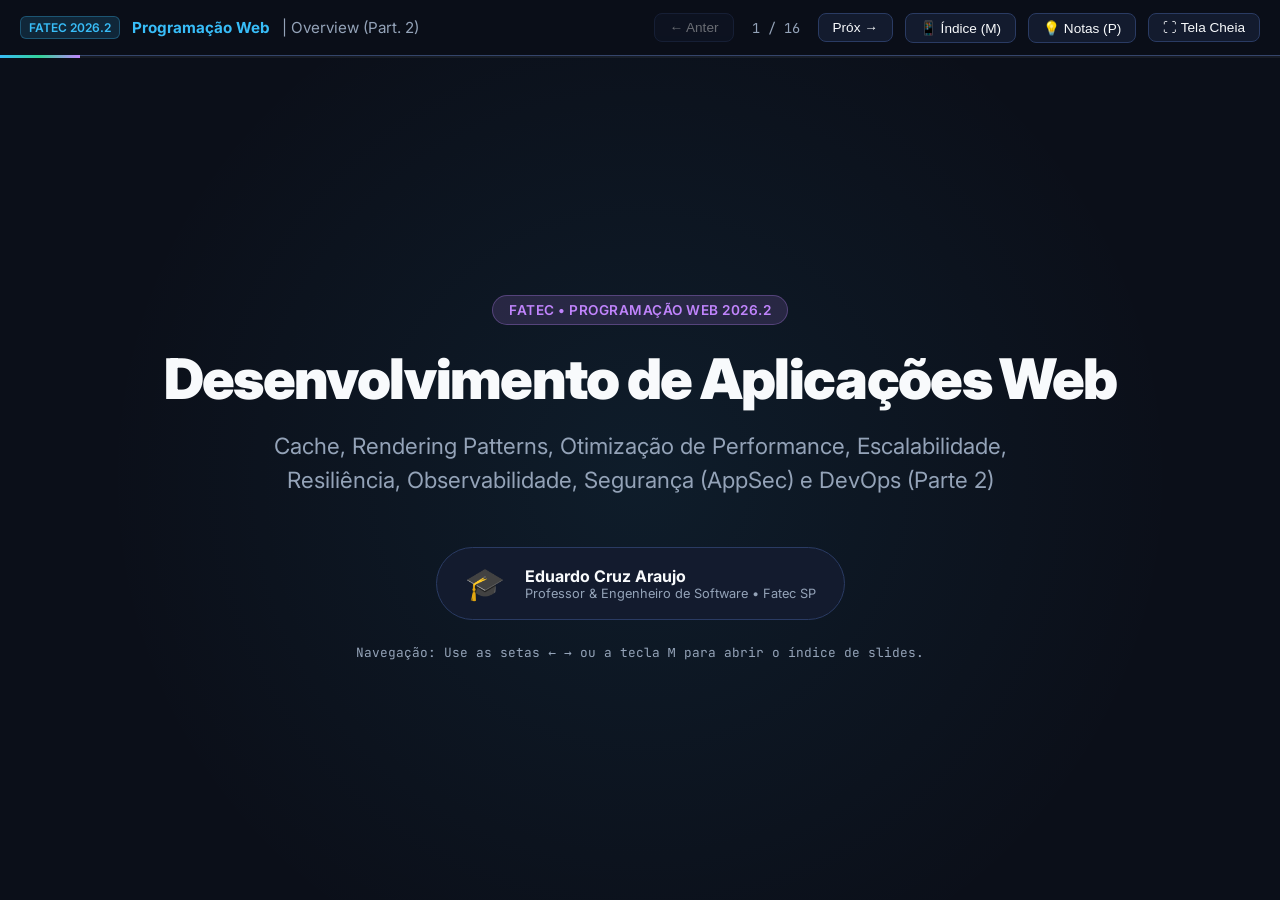
==== commit dc2a433c: "Atualiza demo da aula 02 - Desenvolvimento de aplicações Web (Part. 2)" ====
--- a/02-pw-desenvolvimento-de-aplicacoes-web-overview-part-2/src/demo/index.html
+++ b/02-pw-desenvolvimento-de-aplicacoes-web-overview-part-2/src/demo/index.html
@@ -52,7 +52,7 @@
       </div>
 
       <div style="margin-top: 24px; font-size: 0.8rem; color: var(--text-muted); font-family: var(--font-mono);">
-        Navegação: Use as setas <kbd>←</kbd> <kbd>→</kbd> ou a tecla <kbd>M</kbd> para o índice de slides.
+        Navegação: Use as setas <kbd>←</kbd> <kbd>→</kbd> ou a tecla <kbd>M</kbd> para abrir o índice de slides.
       </div>
     </section>
 
@@ -659,12 +659,12 @@
       </div>
     </section>
 
-    <!-- SLIDE 16: AGRADECIMENTO & ENCERRAMENTO DEDICADO -->
+    <!-- SLIDE 16: AGRADECIMENTO & ENCERRAMENTO -->
     <section class="slide slide-cover">
       <span class="cover-badge" style="background: rgba(56, 189, 248, 0.15); color: var(--accent-cyan); border-color: rgba(56, 189, 248, 0.3);">FATEC 2026.2 • PROGRAMAÇÃO WEB</span>
       <h2 style="font-size: 3.2rem; font-weight: 800; margin-bottom: 12px; color: var(--text-main);">Obrigado! 🤘</h2>
-      <p style="font-size: 1.3rem; color: var(--text-muted); max-width: 600px; margin: 0 auto 32px auto; line-height: 1.5;">
-        Dúvidas, perguntas ou considerações finais sobre a disciplina?
+      <p style="font-size: 1.3rem; color: var(--text-muted); max-width: 650px; margin: 0 auto 32px auto; line-height: 1.5;">
+        Dúvidas, perguntas ou discussões
       </p>
 
       <div class="card" style="max-width: 480px; text-align: left; margin: 0 auto; width: 100%; border-color: rgba(56, 189, 248, 0.3);">
